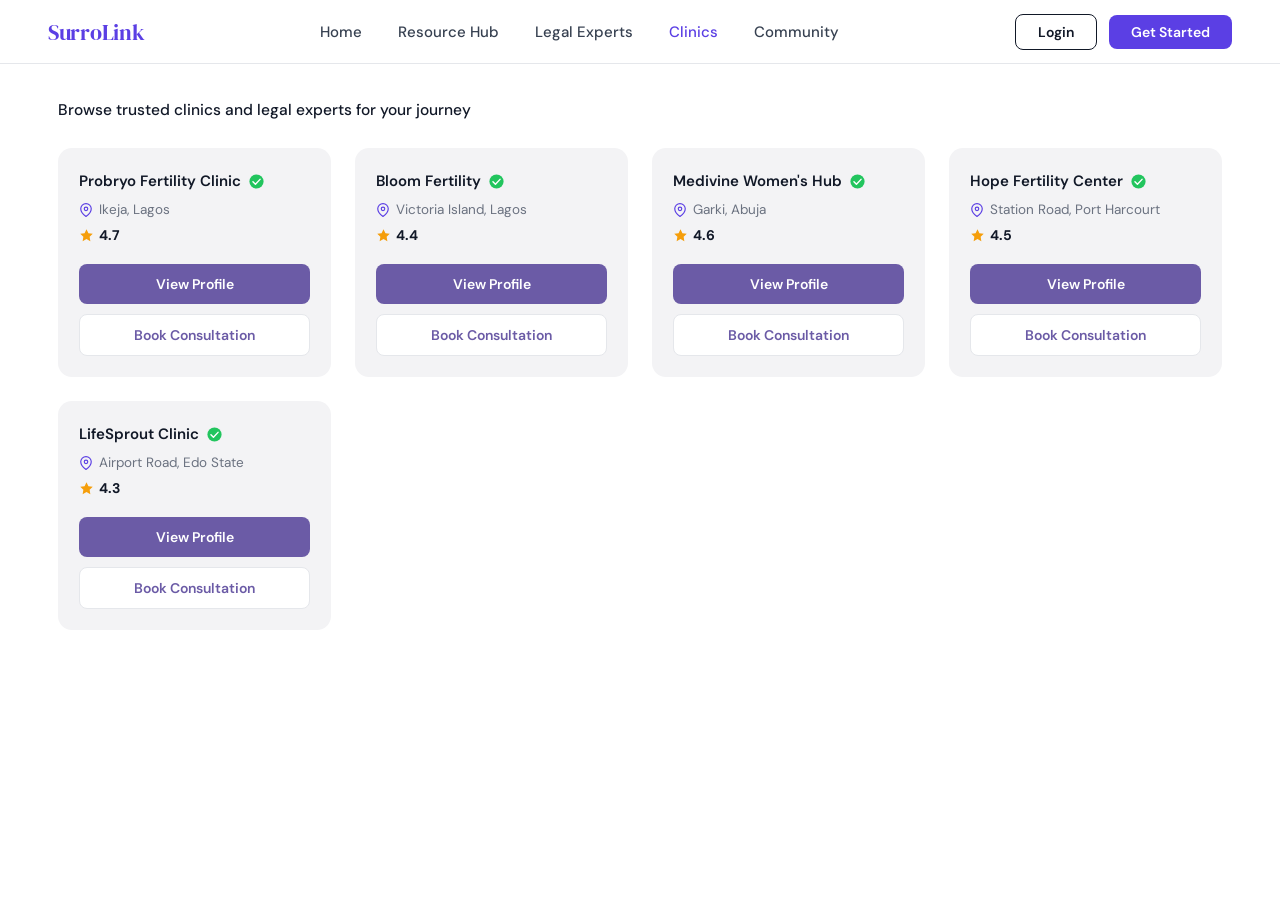
==== Clinic1/clinic.html @ 2c39bb36 "initial commit" ====
<!DOCTYPE html>
<html lang="en">
<head>
  <meta charset="UTF-8" />
  <meta name="viewport" content="width=device-width, initial-scale=1.0"/>
  <title>SurroLink – Clinics</title>
  <link href="https://fonts.googleapis.com/css2?family=DM+Sans:wght@400;500;600;700&family=DM+Serif+Display&display=swap" rel="stylesheet"/>
  <style>
    *, *::before, *::after { box-sizing: border-box; margin: 0; padding: 0; }

    :root {
      --purple: #5B3FE4;
      --purple-btn: #6B5BA6;
      --text-dark: #111827;
      --text-mid: #374151;
      --text-muted: #6B7280;
      --border: #E5E7EB;
      --card-bg: #F3F3F5;
      --white: #ffffff;
      --green: #22C55E;
      --star: #F59E0B;
    }

    body {
      font-family: 'DM Sans', sans-serif;
      background: var(--white);
      color: var(--text-dark);
    }

    /* ── NAV ── */
    nav {
      display: flex;
      align-items: center;
      justify-content: space-between;
      padding: 0 48px;
      height: 64px;
      border-bottom: 1px solid var(--border);
      background: var(--white);
    }

    .logo {
      font-family: 'DM Serif Display', serif;
      font-size: 22px;
      color: var(--purple);
      letter-spacing: -0.3px;
      text-decoration: none;
    }

    .nav-links {
      display: flex;
      gap: 36px;
      list-style: none;
    }

    .nav-links a {
      text-decoration: none;
      font-size: 15px;
      font-weight: 500;
      color: var(--text-mid);
      transition: color 0.2s;
    }

    .nav-links a:hover { color: var(--purple); }
    .nav-links a.active { color: var(--purple); }

    .nav-actions {
      display: flex;
      gap: 12px;
      align-items: center;
    }

    .btn-login {
      padding: 8px 22px;
      border: 1.5px solid var(--text-dark);
      border-radius: 8px;
      background: transparent;
      font-size: 14px;
      font-weight: 600;
      font-family: 'DM Sans', sans-serif;
      cursor: pointer;
      color: var(--text-dark);
      transition: background 0.2s, color 0.2s;
    }

    .btn-login:hover { background: var(--text-dark); color: var(--white); }

    .btn-get-started {
      padding: 8px 22px;
      border: none;
      border-radius: 8px;
      background: var(--purple);
      font-size: 14px;
      font-weight: 600;
      font-family: 'DM Sans', sans-serif;
      color: var(--white);
      cursor: pointer;
      transition: opacity 0.2s;
    }

    .btn-get-started:hover { opacity: 0.88; }

    /* ── PAGE CONTENT ── */
    .page-content {
      max-width: 1260px;
      margin: 0 auto;
      padding: 36px 48px 60px;
    }

    .page-subtitle {
      font-size: 15.5px;
      font-weight: 500;
      color: var(--text-dark);
      margin-bottom: 28px;
    }

    /* ── CLINIC CARDS GRID ── */
    .clinics-grid {
      display: grid;
      grid-template-columns: repeat(4, 1fr);
      gap: 24px;
      margin-bottom: 24px;
    }

    .clinics-grid-row2 {
      display: grid;
      grid-template-columns: repeat(4, 1fr);
      gap: 24px;
    }

    /* ── SINGLE CLINIC CARD ── */
    .clinic-card {
      background: var(--card-bg);
      border-radius: 14px;
      padding: 22px 20px 20px;
      display: flex;
      flex-direction: column;
      border: 1px solid transparent;
      transition: box-shadow 0.2s, border-color 0.2s;
    }

    .clinic-card:hover {
      box-shadow: 0 6px 24px rgba(91,63,228,0.10);
      border-color: var(--border);
    }

    /* Clinic name + verified badge */
    .clinic-name-row {
      display: flex;
      align-items: center;
      gap: 7px;
      margin-bottom: 10px;
    }

    .clinic-name {
      font-size: 15px;
      font-weight: 600;
      color: var(--text-dark);
    }

    .verified-badge {
      display: inline-flex;
      align-items: center;
      flex-shrink: 0;
    }

    .verified-badge svg {
      width: 17px;
      height: 17px;
    }

    /* Location row */
    .clinic-location {
      display: flex;
      align-items: center;
      gap: 6px;
      font-size: 13.5px;
      color: var(--text-muted);
      margin-bottom: 8px;
    }

    .clinic-location svg {
      flex-shrink: 0;
      color: var(--purple);
    }

    /* Rating row */
    .clinic-rating {
      display: flex;
      align-items: center;
      gap: 5px;
      font-size: 14px;
      font-weight: 700;
      color: var(--text-dark);
      margin-bottom: 20px;
    }

    .clinic-rating svg {
      color: var(--star);
    }

    /* Buttons */
    .btn-view-profile {
      width: 100%;
      padding: 11px 0;
      background: var(--purple-btn);
      color: var(--white);
      border: none;
      border-radius: 8px;
      font-size: 14px;
      font-weight: 600;
      font-family: 'DM Sans', sans-serif;
      cursor: pointer;
      margin-bottom: 10px;
      transition: opacity 0.2s;
    }

    .btn-view-profile:hover { opacity: 0.88; }

    .btn-book-consultation {
      width: 100%;
      padding: 11px 0;
      background: var(--white);
      color: var(--purple-btn);
      border: 1.5px solid var(--border);
      border-radius: 8px;
      font-size: 14px;
      font-weight: 600;
      font-family: 'DM Sans', sans-serif;
      cursor: pointer;
      transition: border-color 0.2s, background 0.2s;
    }

    .btn-book-consultation:hover {
      border-color: var(--purple-btn);
      background: #f5f3ff;
    }
  </style>
</head>
<body>

  <!-- NAV -->
  <nav>
    <a class="logo" href="#">SurroLink</a>
    <ul class="nav-links">
      <li><a href="../Home/home.html">Home</a></li>
      <li><a href="../Resources/res.html">Resource Hub</a></li>
      <li><a href="../Legal/legal.html">Legal Experts</a></li>
      <li><a href="../Clinic1/clinic.html" class="active">Clinics</a></li>
      <li><a href="../Community/community.html">Community</a></li>
    </ul>
    <div class="nav-actions">
      <button class="btn-login">Login</button>
      <button class="btn-get-started">Get Started</button>
    </div>
  </nav>

  <!-- PAGE CONTENT -->
  <div class="page-content">

    <p class="page-subtitle">Browse trusted clinics and legal experts for your journey</p>

    <!-- Row 1: 4 clinic cards -->
    <div class="clinics-grid">

      <!-- Probryo Fertility Clinic -->
      <div class="clinic-card">
        <div class="clinic-name-row">
          <span class="clinic-name">Probryo Fertility Clinic</span>
          <span class="verified-badge">
            <svg viewBox="0 0 24 24" fill="none" xmlns="http://www.w3.org/2000/svg">
              <circle cx="12" cy="12" r="10" fill="#22C55E"/>
              <path d="M7 12.5l3.5 3.5 6.5-7" stroke="#fff" stroke-width="2" stroke-linecap="round" stroke-linejoin="round"/>
            </svg>
          </span>
        </div>
        <div class="clinic-location">
          <svg width="14" height="14" fill="none" stroke="currentColor" stroke-width="2" viewBox="0 0 24 24">
            <path d="M21 10c0 7-9 13-9 13S3 17 3 10a9 9 0 0 1 18 0z"/>
            <circle cx="12" cy="10" r="3"/>
          </svg>
          Ikeja, Lagos
        </div>
        <div class="clinic-rating">
          <svg width="15" height="15" fill="currentColor" viewBox="0 0 24 24">
            <path d="M12 2l3.09 6.26L22 9.27l-5 4.87 1.18 6.88L12 17.77l-6.18 3.25L7 14.14 2 9.27l6.91-1.01L12 2z"/>
          </svg>
          4.7
        </div>
        <button class="btn-view-profile">View Profile</button>
        <button class="btn-book-consultation">Book Consultation</button>
      </div>

      <!-- Bloom Fertility -->
      <div class="clinic-card">
        <div class="clinic-name-row">
          <span class="clinic-name">Bloom Fertility</span>
          <span class="verified-badge">
            <svg viewBox="0 0 24 24" fill="none" xmlns="http://www.w3.org/2000/svg">
              <circle cx="12" cy="12" r="10" fill="#22C55E"/>
              <path d="M7 12.5l3.5 3.5 6.5-7" stroke="#fff" stroke-width="2" stroke-linecap="round" stroke-linejoin="round"/>
            </svg>
          </span>
        </div>
        <div class="clinic-location">
          <svg width="14" height="14" fill="none" stroke="currentColor" stroke-width="2" viewBox="0 0 24 24">
            <path d="M21 10c0 7-9 13-9 13S3 17 3 10a9 9 0 0 1 18 0z"/>
            <circle cx="12" cy="10" r="3"/>
          </svg>
          Victoria Island, Lagos
        </div>
        <div class="clinic-rating">
          <svg width="15" height="15" fill="currentColor" viewBox="0 0 24 24">
            <path d="M12 2l3.09 6.26L22 9.27l-5 4.87 1.18 6.88L12 17.77l-6.18 3.25L7 14.14 2 9.27l6.91-1.01L12 2z"/>
          </svg>
          4.4
        </div>
        <button class="btn-view-profile">View Profile</button>
        <button class="btn-book-consultation">Book Consultation</button>
      </div>

      <!-- Medivine Women's Hub -->
      <div class="clinic-card">
        <div class="clinic-name-row">
          <span class="clinic-name">Medivine Women's Hub</span>
          <span class="verified-badge">
            <svg viewBox="0 0 24 24" fill="none" xmlns="http://www.w3.org/2000/svg">
              <circle cx="12" cy="12" r="10" fill="#22C55E"/>
              <path d="M7 12.5l3.5 3.5 6.5-7" stroke="#fff" stroke-width="2" stroke-linecap="round" stroke-linejoin="round"/>
            </svg>
          </span>
        </div>
        <div class="clinic-location">
          <svg width="14" height="14" fill="none" stroke="currentColor" stroke-width="2" viewBox="0 0 24 24">
            <path d="M21 10c0 7-9 13-9 13S3 17 3 10a9 9 0 0 1 18 0z"/>
            <circle cx="12" cy="10" r="3"/>
          </svg>
          Garki, Abuja
        </div>
        <div class="clinic-rating">
          <svg width="15" height="15" fill="currentColor" viewBox="0 0 24 24">
            <path d="M12 2l3.09 6.26L22 9.27l-5 4.87 1.18 6.88L12 17.77l-6.18 3.25L7 14.14 2 9.27l6.91-1.01L12 2z"/>
          </svg>
          4.6
        </div>
        <button class="btn-view-profile">View Profile</button>
        <button class="btn-book-consultation">Book Consultation</button>
      </div>

      <!-- Hope Fertility Center -->
      <div class="clinic-card">
        <div class="clinic-name-row">
          <span class="clinic-name">Hope Fertility Center</span>
          <span class="verified-badge">
            <svg viewBox="0 0 24 24" fill="none" xmlns="http://www.w3.org/2000/svg">
              <circle cx="12" cy="12" r="10" fill="#22C55E"/>
              <path d="M7 12.5l3.5 3.5 6.5-7" stroke="#fff" stroke-width="2" stroke-linecap="round" stroke-linejoin="round"/>
            </svg>
          </span>
        </div>
        <div class="clinic-location">
          <svg width="14" height="14" fill="none" stroke="currentColor" stroke-width="2" viewBox="0 0 24 24">
            <path d="M21 10c0 7-9 13-9 13S3 17 3 10a9 9 0 0 1 18 0z"/>
            <circle cx="12" cy="10" r="3"/>
          </svg>
          Station Road, Port Harcourt
        </div>
        <div class="clinic-rating">
          <svg width="15" height="15" fill="currentColor" viewBox="0 0 24 24">
            <path d="M12 2l3.09 6.26L22 9.27l-5 4.87 1.18 6.88L12 17.77l-6.18 3.25L7 14.14 2 9.27l6.91-1.01L12 2z"/>
          </svg>
          4.5
        </div>
        <button class="btn-view-profile">View Profile</button>
        <button class="btn-book-consultation">Book Consultation</button>
      </div>

    </div>

    <!-- Row 2: 1 card left-aligned -->
    <div class="clinics-grid-row2">

      <!-- LifeSprout Clinic -->
      <div class="clinic-card">
        <div class="clinic-name-row">
          <span class="clinic-name">LifeSprout Clinic</span>
          <span class="verified-badge">
            <svg viewBox="0 0 24 24" fill="none" xmlns="http://www.w3.org/2000/svg">
              <circle cx="12" cy="12" r="10" fill="#22C55E"/>
              <path d="M7 12.5l3.5 3.5 6.5-7" stroke="#fff" stroke-width="2" stroke-linecap="round" stroke-linejoin="round"/>
            </svg>
          </span>
        </div>
        <div class="clinic-location">
          <svg width="14" height="14" fill="none" stroke="currentColor" stroke-width="2" viewBox="0 0 24 24">
            <path d="M21 10c0 7-9 13-9 13S3 17 3 10a9 9 0 0 1 18 0z"/>
            <circle cx="12" cy="10" r="3"/>
          </svg>
          Airport Road, Edo State
        </div>
        <div class="clinic-rating">
          <svg width="15" height="15" fill="currentColor" viewBox="0 0 24 24">
            <path d="M12 2l3.09 6.26L22 9.27l-5 4.87 1.18 6.88L12 17.77l-6.18 3.25L7 14.14 2 9.27l6.91-1.01L12 2z"/>
          </svg>
          4.3
        </div>
        <button class="btn-view-profile">View Profile</button>
        <button class="btn-book-consultation">Book Consultation</button>
      </div>

    </div>

  </div>

</body>
</html>
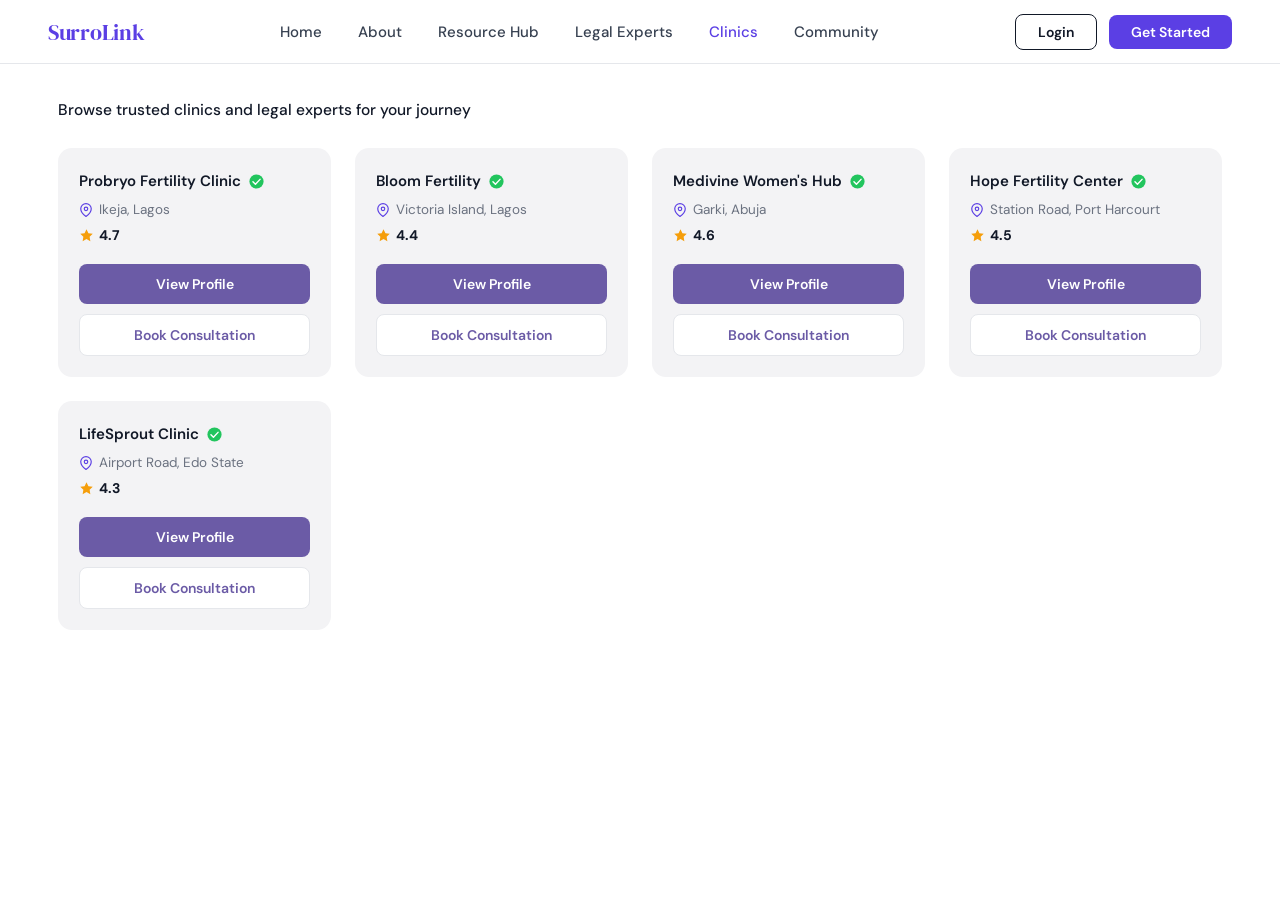
==== commit a85c8cb0: "Restructure for GitHub Pages" ====
--- a/Clinic1/clinic.html
+++ b/Clinic1/clinic.html
@@ -244,6 +244,7 @@
     <a class="logo" href="#">SurroLink</a>
     <ul class="nav-links">
       <li><a href="../Home/home.html">Home</a></li>
+      <li><a href="../index.html">About</a></li>
       <li><a href="../Resources/res.html">Resource Hub</a></li>
       <li><a href="../Legal/legal.html">Legal Experts</a></li>
       <li><a href="../Clinic1/clinic.html" class="active">Clinics</a></li>
